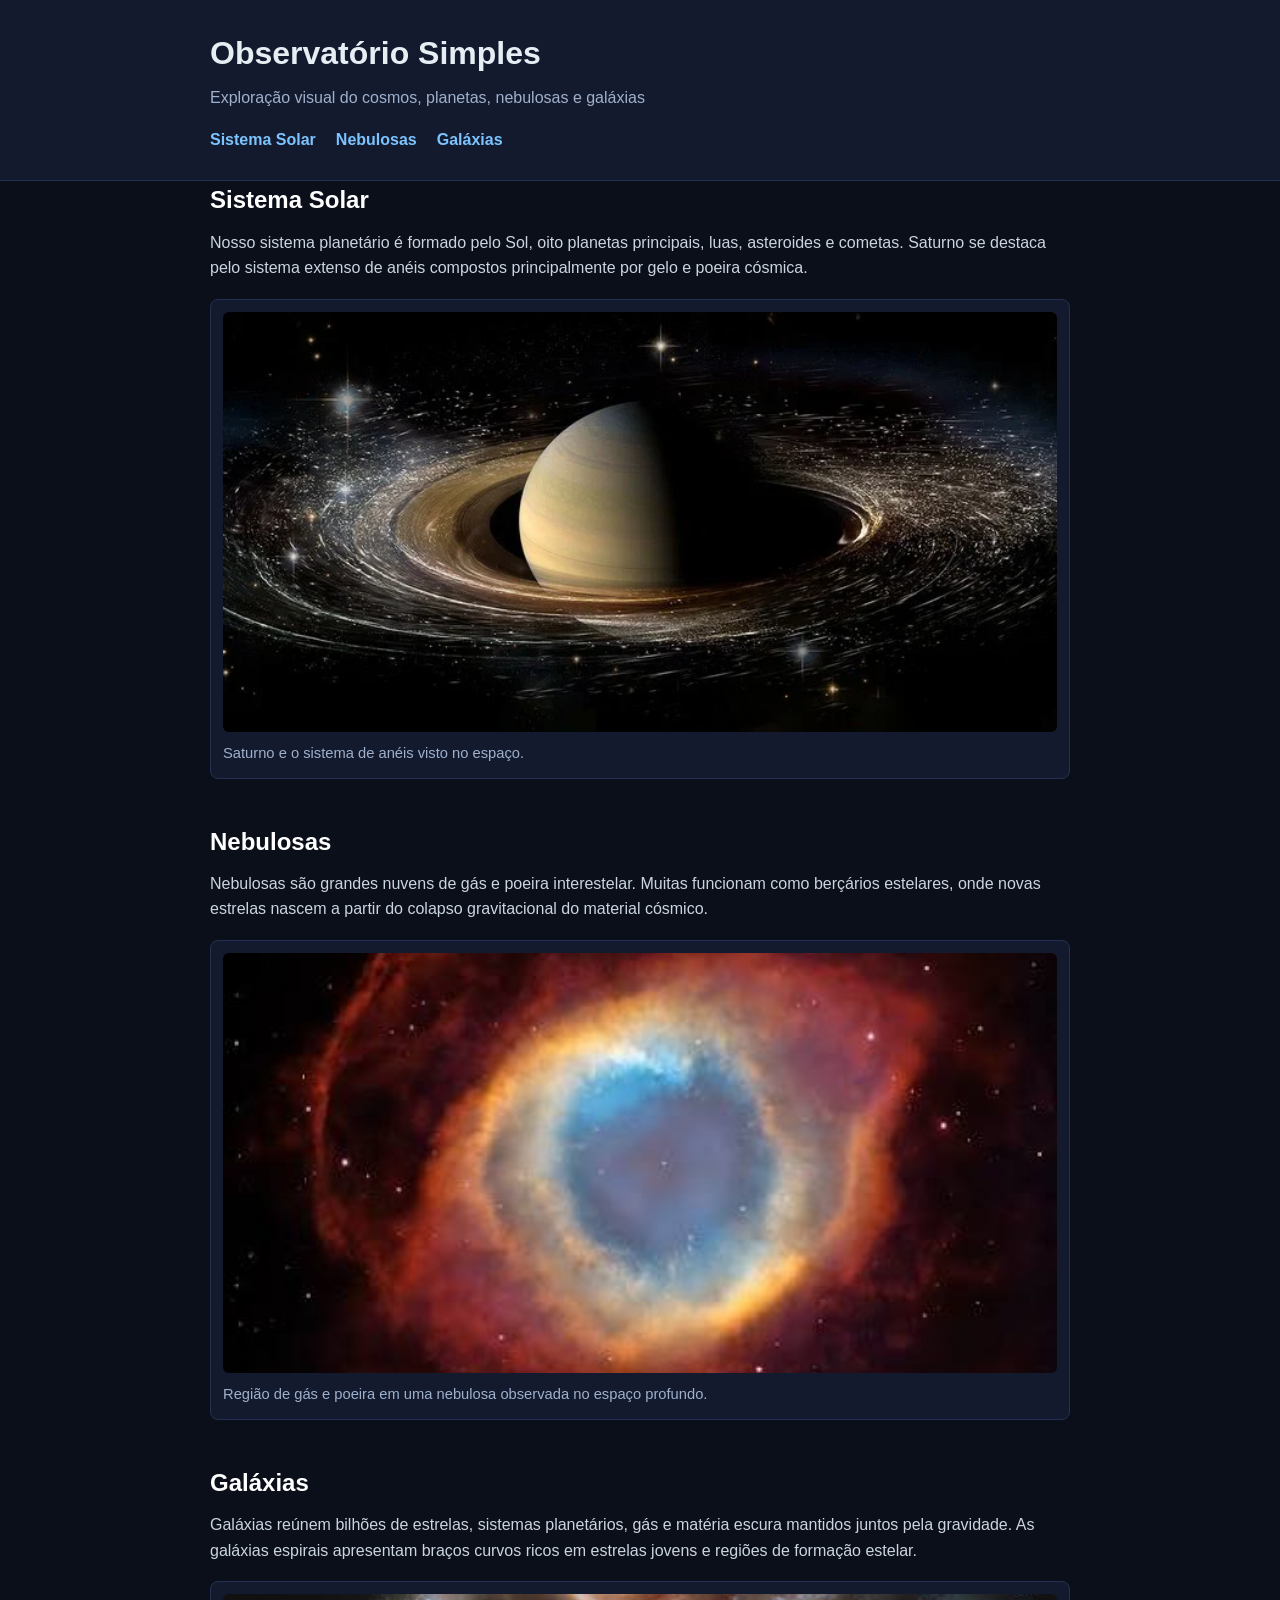
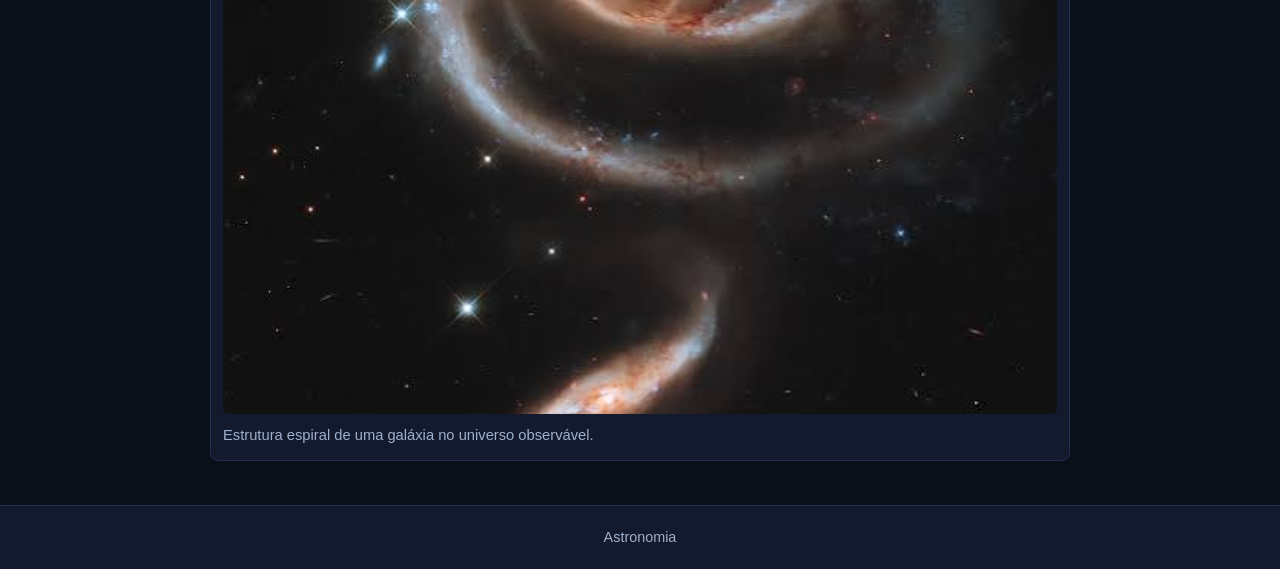
==== index.html @ 794ecf1d "Add files via upload" ====
<!DOCTYPE html>
<html lang="pt-BR">
<head>
  <meta charset="UTF-8">
  <meta name="viewport" content="width=device-width, initial-scale=1.0">
  <title>Observatório Simples — Astronomia</title>
  <link rel="stylesheet" href="style.css">
</head>
<body>
  <header class="topo">
    <div class="container">
      <h1>Observatório Simples</h1>
      <p>Exploração visual do cosmos, planetas, nebulosas e galáxias</p>
      <nav aria-label="Navegação principal">
        <ul class="menu">
          <li><a href="#sistema-solar">Sistema Solar</a></li>
          <li><a href="#nebulosas">Nebulosas</a></li>
          <li><a href="#galaxias">Galáxias</a></li>
        </ul>
      </nav>
    </div>
  </header>

  <main class="container">
    <section id="sistema-solar" class="secao">
      <h2>Sistema Solar</h2>
      <p>
        Nosso sistema planetário é formado pelo Sol, oito planetas principais, luas,
        asteroides e cometas. Saturno se destaca pelo sistema extenso de anéis compostos
        principalmente por gelo e poeira cósmica.
      </p>
      <figure class="card-imagem">
        <img src="imagens/saturno.webp" alt="Planeta Saturno com seus anéis no espaço">
        <figcaption>Saturno e o sistema de anéis visto no espaço.</figcaption>
      </figure>
    </section>

    <section id="nebulosas" class="secao">
      <h2>Nebulosas</h2>
      <p>
        Nebulosas são grandes nuvens de gás e poeira interestelar. Muitas funcionam como
        berçários estelares, onde novas estrelas nascem a partir do colapso gravitacional
        do material cósmico.
      </p>
      <figure class="card-imagem">
        <img src="imagens/nebulosa.jpg" alt="Nebulosa colorida com gás e poeira interestelar no espaço">
        <figcaption>Região de gás e poeira em uma nebulosa observada no espaço profundo.</figcaption>
      </figure>
    </section>

    <section id="galaxias" class="secao">
      <h2>Galáxias</h2>
      <p>
        Galáxias reúnem bilhões de estrelas, sistemas planetários, gás e matéria escura
        mantidos juntos pela gravidade. As galáxias espirais apresentam braços curvos
        ricos em estrelas jovens e regiões de formação estelar.
      </p>
      <figure class="card-imagem">
        <img src="imagens/galaxia.jpg" alt="Galáxia espiral brilhante cercada por estrelas no universo">
        <figcaption>Estrutura espiral de uma galáxia no universo observável.</figcaption>
      </figure>
    </section>
  </main>

  <footer class="rodape">
    <div class="container">
      <p>Astronomia</p>
    </div>
  </footer>
</body>
</html>
---- style.css ----
* {
  box-sizing: border-box;
  margin: 0;
  padding: 0;
}

body {
  font-family: Arial, Helvetica, sans-serif;
  line-height: 1.6;
  background-color: #0b0f19;
  color: #e6edf3;
}

.container {
  max-width: 900px;
  margin: 0 auto;
  padding: 0 20px;
}

.topo {
  background-color: #131a2e;
  border-bottom: 1px solid #243052;
  padding: 28px 0;
}

.topo h1 {
  font-size: 2rem;
  margin-bottom: 6px;
}

.topo p {
  color: #9fb0cc;
  margin-bottom: 16px;
}

.menu {
  list-style: none;
  display: flex;
  gap: 20px;
  flex-wrap: wrap;
}

.menu a {
  color: #7cc4ff;
  text-decoration: none;
  font-weight: bold;
}

.menu a:hover {
  text-decoration: underline;
}

main {
  padding: 32px 20px;
}

.secao {
  margin-bottom: 44px;
}

.secao h2 {
  font-size: 1.5rem;
  margin-bottom: 10px;
  color: #ffffff;
}

.secao p {
  color: #cbd5e1;
  margin-bottom: 18px;
}

.card-imagem {
  background-color: #131a2e;
  border: 1px solid #243052;
  border-radius: 8px;
  padding: 12px;
}

.card-imagem img {
  display: block;
  width: 100%;
  max-height: 420px;
  object-fit: cover;
  border-radius: 6px;
}

.card-imagem figcaption {
  margin-top: 10px;
  font-size: 0.92rem;
  color: #9fb0cc;
}

.rodape {
  background-color: #131a2e;
  border-top: 1px solid #243052;
  padding: 20px 0;
  text-align: center;
  color: #9fb0cc;
  font-size: 0.9rem;
}
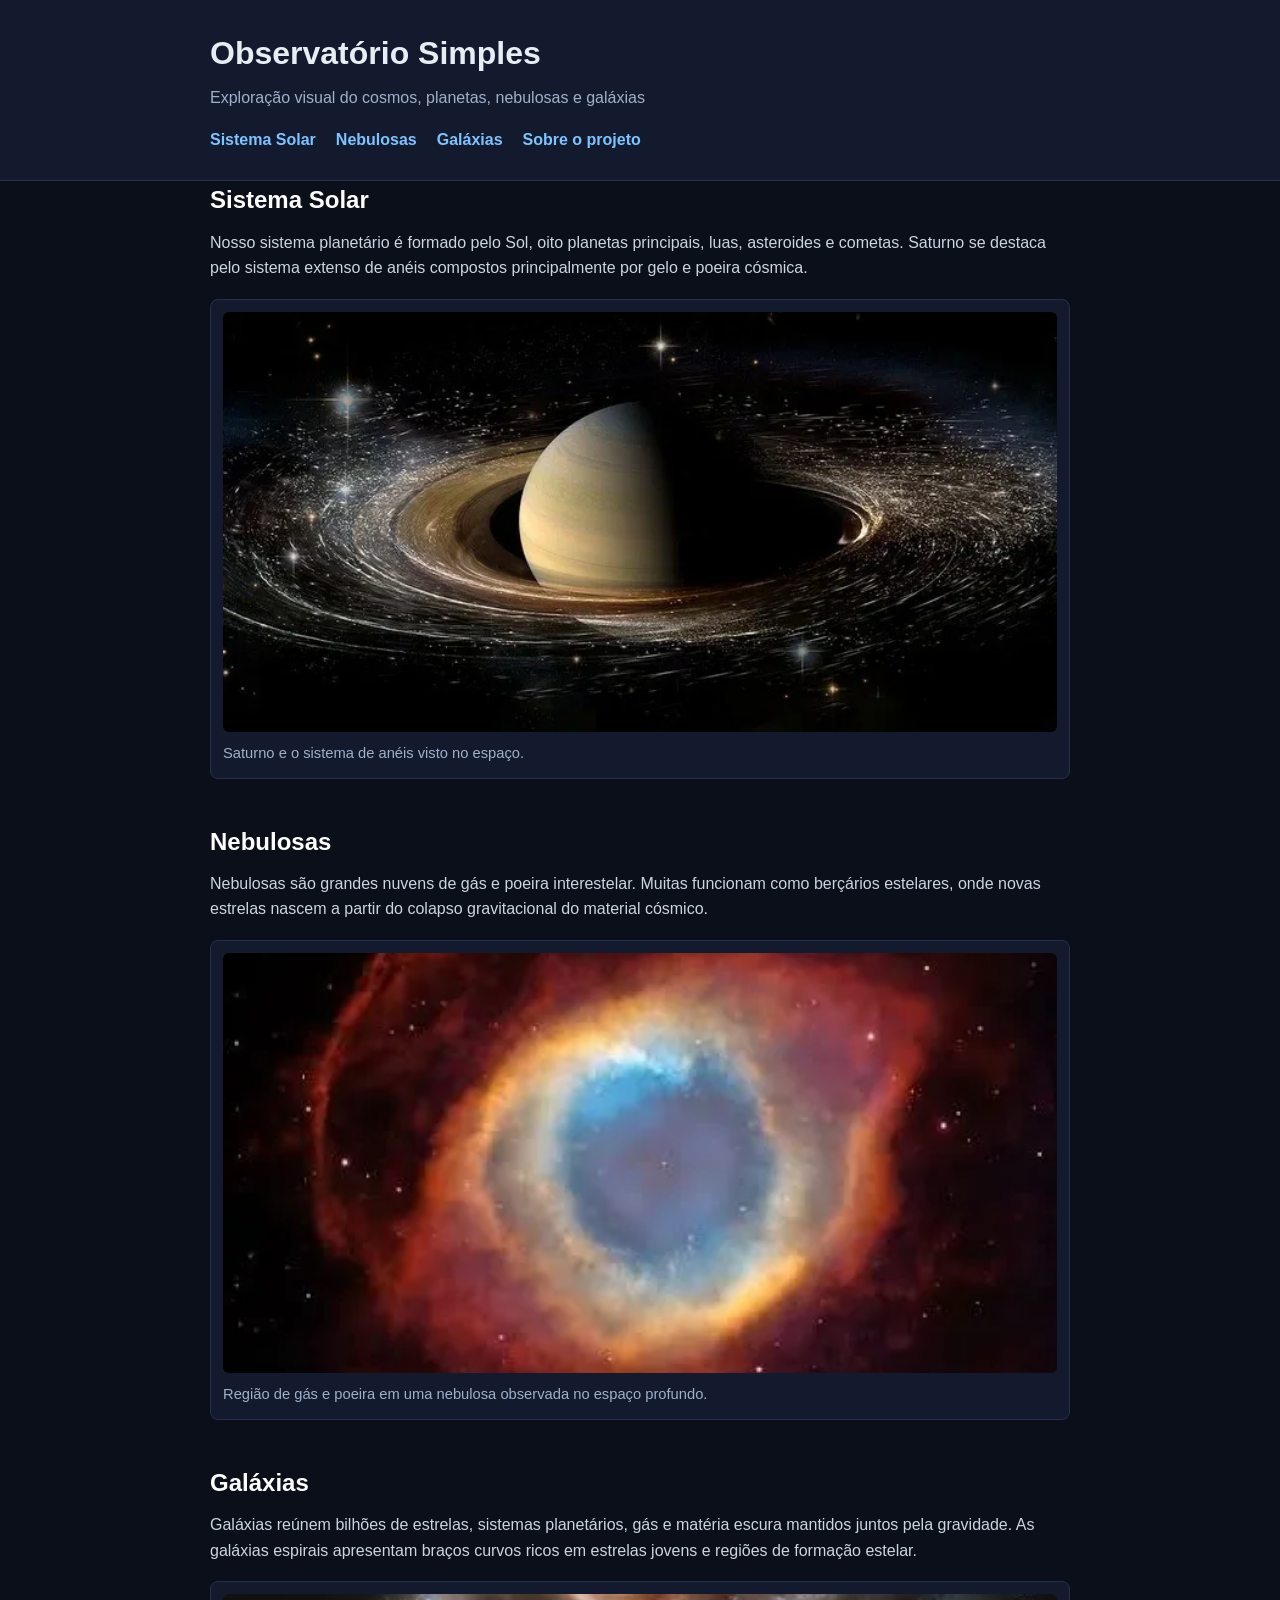
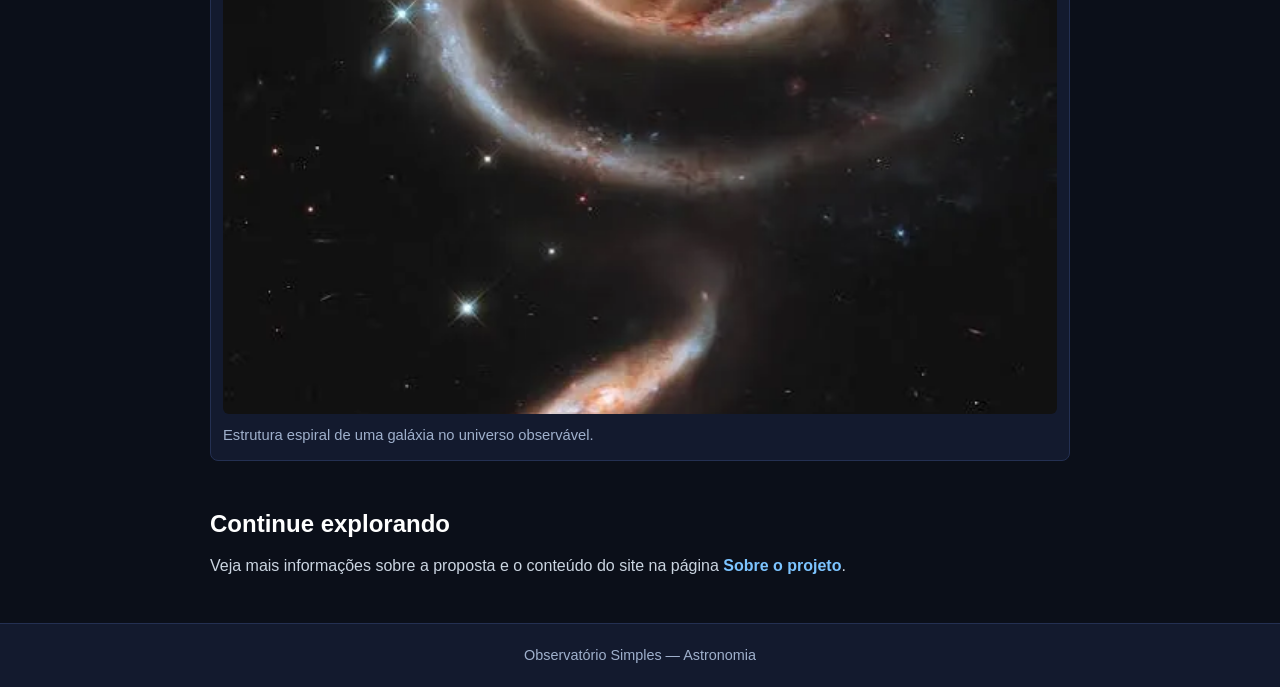
==== commit 183a971f: "Add files via upload" ====
--- a/index.html
+++ b/index.html
@@ -1,71 +1,103 @@
-<!DOCTYPE html>
-<html lang="pt-BR">
-<head>
-  <meta charset="UTF-8">
-  <meta name="viewport" content="width=device-width, initial-scale=1.0">
-  <title>Observatório Simples — Astronomia</title>
-  <link rel="stylesheet" href="style.css">
-</head>
-<body>
-  <header class="topo">
-    <div class="container">
-      <h1>Observatório Simples</h1>
-      <p>Exploração visual do cosmos, planetas, nebulosas e galáxias</p>
-      <nav aria-label="Navegação principal">
-        <ul class="menu">
-          <li><a href="#sistema-solar">Sistema Solar</a></li>
-          <li><a href="#nebulosas">Nebulosas</a></li>
-          <li><a href="#galaxias">Galáxias</a></li>
-        </ul>
-      </nav>
-    </div>
-  </header>
-
-  <main class="container">
-    <section id="sistema-solar" class="secao">
-      <h2>Sistema Solar</h2>
-      <p>
-        Nosso sistema planetário é formado pelo Sol, oito planetas principais, luas,
-        asteroides e cometas. Saturno se destaca pelo sistema extenso de anéis compostos
-        principalmente por gelo e poeira cósmica.
-      </p>
-      <figure class="card-imagem">
-        <img src="imagens/saturno.webp" alt="Planeta Saturno com seus anéis no espaço">
-        <figcaption>Saturno e o sistema de anéis visto no espaço.</figcaption>
-      </figure>
-    </section>
-
-    <section id="nebulosas" class="secao">
-      <h2>Nebulosas</h2>
-      <p>
-        Nebulosas são grandes nuvens de gás e poeira interestelar. Muitas funcionam como
-        berçários estelares, onde novas estrelas nascem a partir do colapso gravitacional
-        do material cósmico.
-      </p>
-      <figure class="card-imagem">
-        <img src="imagens/nebulosa.jpg" alt="Nebulosa colorida com gás e poeira interestelar no espaço">
-        <figcaption>Região de gás e poeira em uma nebulosa observada no espaço profundo.</figcaption>
-      </figure>
-    </section>
-
-    <section id="galaxias" class="secao">
-      <h2>Galáxias</h2>
-      <p>
-        Galáxias reúnem bilhões de estrelas, sistemas planetários, gás e matéria escura
-        mantidos juntos pela gravidade. As galáxias espirais apresentam braços curvos
-        ricos em estrelas jovens e regiões de formação estelar.
-      </p>
-      <figure class="card-imagem">
-        <img src="imagens/galaxia.jpg" alt="Galáxia espiral brilhante cercada por estrelas no universo">
-        <figcaption>Estrutura espiral de uma galáxia no universo observável.</figcaption>
-      </figure>
-    </section>
-  </main>
-
-  <footer class="rodape">
-    <div class="container">
-      <p>Astronomia</p>
-    </div>
-  </footer>
-</body>
-</html>+<!DOCTYPE html>
+<html lang="pt-BR">
+<head>
+  <meta charset="UTF-8">
+  <meta name="viewport" content="width=device-width, initial-scale=1.0">
+  <title>Astronomia: Sistema Solar, Nebulosas e Galáxias | Observatório Simples</title>
+  <meta name="description" content="Conheça o Sistema Solar, descubra como se formam as nebulosas e explore as galáxias neste guia visual de astronomia.">
+  <meta name="keywords" content="Sistema Solar, nebulosas, galáxias">
+  <link rel="canonical" href="https://SEU-DOMINIO/">
+  <link rel="icon" href="favicon.ico" sizes="any">
+  <link rel="icon" href="favicon.svg" type="image/svg+xml">
+  <link rel="stylesheet" href="style.css">
+  <meta property="og:type" content="website">
+  <meta property="og:locale" content="pt_BR">
+  <meta property="og:site_name" content="Observatório Simples">
+  <meta property="og:title" content="Observatório Simples | Astronomia">
+  <meta property="og:description" content="Uma viagem pelo Sistema Solar, pelas nebulosas e pelas galáxias.">
+  <meta property="og:url" content="https://SEU-DOMINIO/">
+  <meta property="og:image" content="https://SEU-DOMINIO/imagens/compartilhamento.jpg">
+  <meta property="og:image:width" content="1200">
+  <meta property="og:image:height" content="630">
+  <meta property="og:image:alt" content="Arte do Observatório Simples com o planeta Saturno">
+  <meta name="twitter:card" content="summary_large_image">
+  <script type="application/ld+json">
+  {
+    "@context": "https://schema.org",
+    "@type": "WebSite",
+    "name": "Observatório Simples",
+    "url": "https://SEU-DOMINIO/",
+    "inLanguage": "pt-BR",
+    "description": "Um guia visual introdutório sobre o Sistema Solar, nebulosas e galáxias."
+  }
+  </script>
+</head>
+<body>
+  <header class="topo">
+    <div class="container">
+      <h1>Observatório Simples</h1>
+      <p>Exploração visual do cosmos, planetas, nebulosas e galáxias</p>
+      <nav aria-label="Navegação principal">
+        <ul class="menu">
+          <li><a href="#sistema-solar">Sistema Solar</a></li>
+          <li><a href="#nebulosas">Nebulosas</a></li>
+          <li><a href="#galaxias">Galáxias</a></li>
+          <li><a href="sobre.html">Sobre o projeto</a></li>
+        </ul>
+      </nav>
+    </div>
+  </header>
+
+  <main class="container">
+    <section id="sistema-solar" class="secao">
+      <h2>Sistema Solar</h2>
+      <p>
+        Nosso sistema planetário é formado pelo Sol, oito planetas principais, luas,
+        asteroides e cometas. Saturno se destaca pelo sistema extenso de anéis compostos
+        principalmente por gelo e poeira cósmica.
+      </p>
+      <figure class="card-imagem">
+        <img src="imagens/saturno.webp" alt="Planeta Saturno com seus anéis no espaço" width="685" height="359" fetchpriority="high">
+        <figcaption>Saturno e o sistema de anéis visto no espaço.</figcaption>
+      </figure>
+    </section>
+
+    <section id="nebulosas" class="secao">
+      <h2>Nebulosas</h2>
+      <p>
+        Nebulosas são grandes nuvens de gás e poeira interestelar. Muitas funcionam como
+        berçários estelares, onde novas estrelas nascem a partir do colapso gravitacional
+        do material cósmico.
+      </p>
+      <figure class="card-imagem">
+        <img src="imagens/nebulosa.webp" alt="Nebulosa colorida com gás e poeira interestelar no espaço" width="430" height="465" loading="lazy">
+        <figcaption>Região de gás e poeira em uma nebulosa observada no espaço profundo.</figcaption>
+      </figure>
+    </section>
+
+    <section id="galaxias" class="secao">
+      <h2>Galáxias</h2>
+      <p>
+        Galáxias reúnem bilhões de estrelas, sistemas planetários, gás e matéria escura
+        mantidos juntos pela gravidade. As galáxias espirais apresentam braços curvos
+        ricos em estrelas jovens e regiões de formação estelar.
+      </p>
+      <figure class="card-imagem">
+        <img src="imagens/galaxia.webp" alt="Galáxia espiral brilhante cercada por estrelas no universo" width="549" height="558" loading="lazy">
+        <figcaption>Estrutura espiral de uma galáxia no universo observável.</figcaption>
+      </figure>
+    </section>
+
+    <section class="secao">
+      <h2>Continue explorando</h2>
+      <p>Veja mais informações sobre a proposta e o conteúdo do site na página <a class="link-texto" href="sobre.html">Sobre o projeto</a>.</p>
+    </section>
+  </main>
+
+  <footer class="rodape">
+    <div class="container">
+      <p>Observatório Simples — Astronomia</p>
+    </div>
+  </footer>
+</body>
+</html>
--- a/style.css
+++ b/style.css
@@ -1,100 +1,131 @@
-* {
-  box-sizing: border-box;
-  margin: 0;
-  padding: 0;
-}
-
-body {
-  font-family: Arial, Helvetica, sans-serif;
-  line-height: 1.6;
-  background-color: #0b0f19;
-  color: #e6edf3;
-}
-
-.container {
-  max-width: 900px;
-  margin: 0 auto;
-  padding: 0 20px;
-}
-
-.topo {
-  background-color: #131a2e;
-  border-bottom: 1px solid #243052;
-  padding: 28px 0;
-}
-
-.topo h1 {
-  font-size: 2rem;
-  margin-bottom: 6px;
-}
-
-.topo p {
-  color: #9fb0cc;
-  margin-bottom: 16px;
-}
-
-.menu {
-  list-style: none;
-  display: flex;
-  gap: 20px;
-  flex-wrap: wrap;
-}
-
-.menu a {
-  color: #7cc4ff;
-  text-decoration: none;
-  font-weight: bold;
-}
-
-.menu a:hover {
-  text-decoration: underline;
-}
-
-main {
-  padding: 32px 20px;
-}
-
-.secao {
-  margin-bottom: 44px;
-}
-
-.secao h2 {
-  font-size: 1.5rem;
-  margin-bottom: 10px;
-  color: #ffffff;
-}
-
-.secao p {
-  color: #cbd5e1;
-  margin-bottom: 18px;
-}
-
-.card-imagem {
-  background-color: #131a2e;
-  border: 1px solid #243052;
-  border-radius: 8px;
-  padding: 12px;
-}
-
-.card-imagem img {
-  display: block;
-  width: 100%;
-  max-height: 420px;
-  object-fit: cover;
-  border-radius: 6px;
-}
-
-.card-imagem figcaption {
-  margin-top: 10px;
-  font-size: 0.92rem;
-  color: #9fb0cc;
-}
-
-.rodape {
-  background-color: #131a2e;
-  border-top: 1px solid #243052;
-  padding: 20px 0;
-  text-align: center;
-  color: #9fb0cc;
-  font-size: 0.9rem;
-}+* {
+  box-sizing: border-box;
+  margin: 0;
+  padding: 0;
+}
+
+html {
+  scroll-behavior: smooth;
+}
+
+body {
+  font-family: Arial, Helvetica, sans-serif;
+  line-height: 1.6;
+  background-color: #0b0f19;
+  color: #e6edf3;
+}
+
+.container {
+  max-width: 900px;
+  margin: 0 auto;
+  padding: 0 20px;
+}
+
+.topo {
+  background-color: #131a2e;
+  border-bottom: 1px solid #243052;
+  padding: 28px 0;
+}
+
+.topo h1 {
+  font-size: 2rem;
+  margin-bottom: 6px;
+}
+
+.topo p {
+  color: #9fb0cc;
+  margin-bottom: 16px;
+}
+
+.menu {
+  list-style: none;
+  display: flex;
+  gap: 20px;
+  flex-wrap: wrap;
+}
+
+.menu a {
+  color: #7cc4ff;
+  text-decoration: none;
+  font-weight: bold;
+}
+
+.menu a:hover,
+.menu a:focus {
+  text-decoration: underline;
+}
+
+main {
+  padding: 32px 20px;
+}
+
+.secao {
+  margin-bottom: 44px;
+}
+
+.secao h2 {
+  font-size: 1.5rem;
+  margin-bottom: 10px;
+  color: #ffffff;
+}
+
+.secao p {
+  color: #cbd5e1;
+  margin-bottom: 18px;
+}
+
+.card-imagem {
+  background-color: #131a2e;
+  border: 1px solid #243052;
+  border-radius: 8px;
+  padding: 12px;
+}
+
+.card-imagem img {
+  display: block;
+  width: 100%;
+  height: auto;
+  max-height: 420px;
+  object-fit: cover;
+  border-radius: 6px;
+}
+
+.card-imagem figcaption {
+  margin-top: 10px;
+  font-size: 0.92rem;
+  color: #9fb0cc;
+}
+
+.rodape {
+  background-color: #131a2e;
+  border-top: 1px solid #243052;
+  padding: 20px 0;
+  text-align: center;
+  color: #9fb0cc;
+  font-size: 0.9rem;
+}
+
+.link-texto {
+  color: #7cc4ff;
+  font-weight: bold;
+  text-decoration: none;
+}
+
+.link-texto:hover,
+.link-texto:focus {
+  text-decoration: underline;
+}
+
+@media (max-width: 600px) {
+  .topo h1 {
+    font-size: 1.7rem;
+  }
+
+  .menu {
+    gap: 12px 18px;
+  }
+
+  main {
+    padding-top: 26px;
+  }
+}
